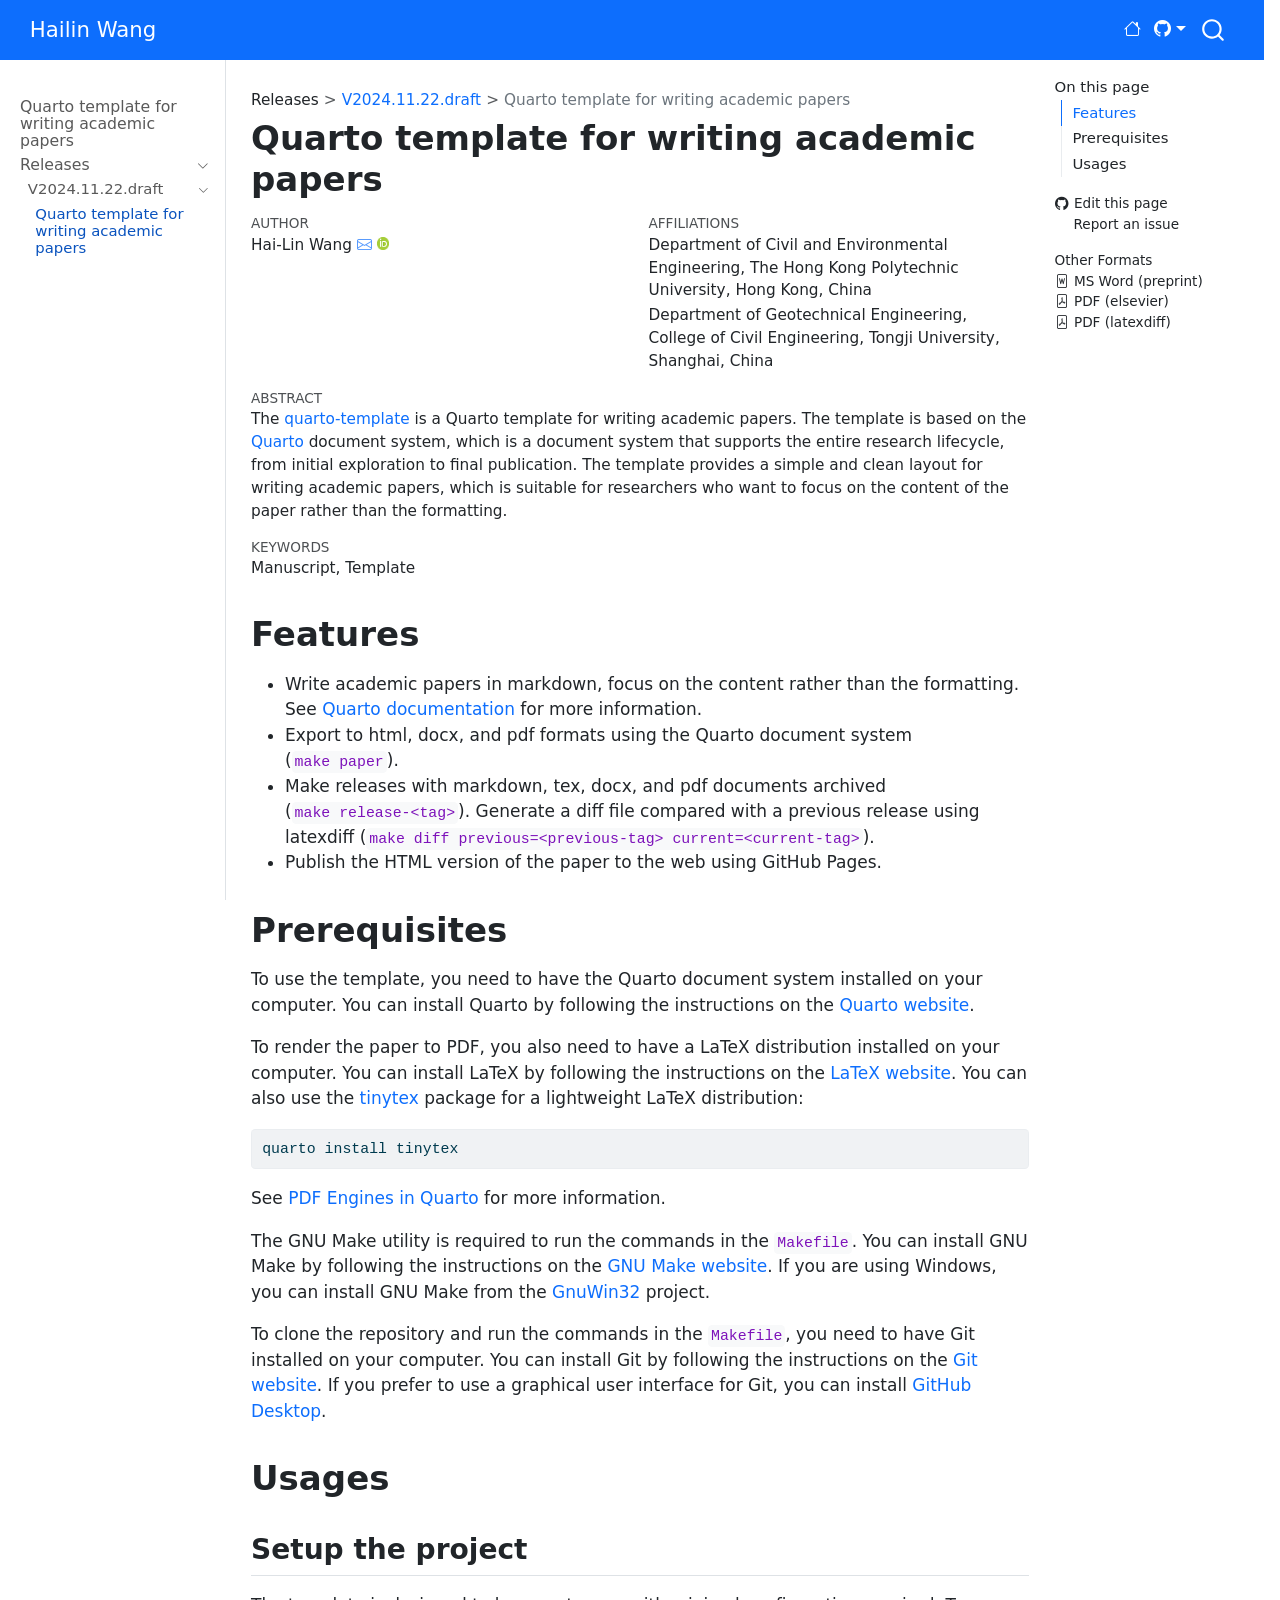
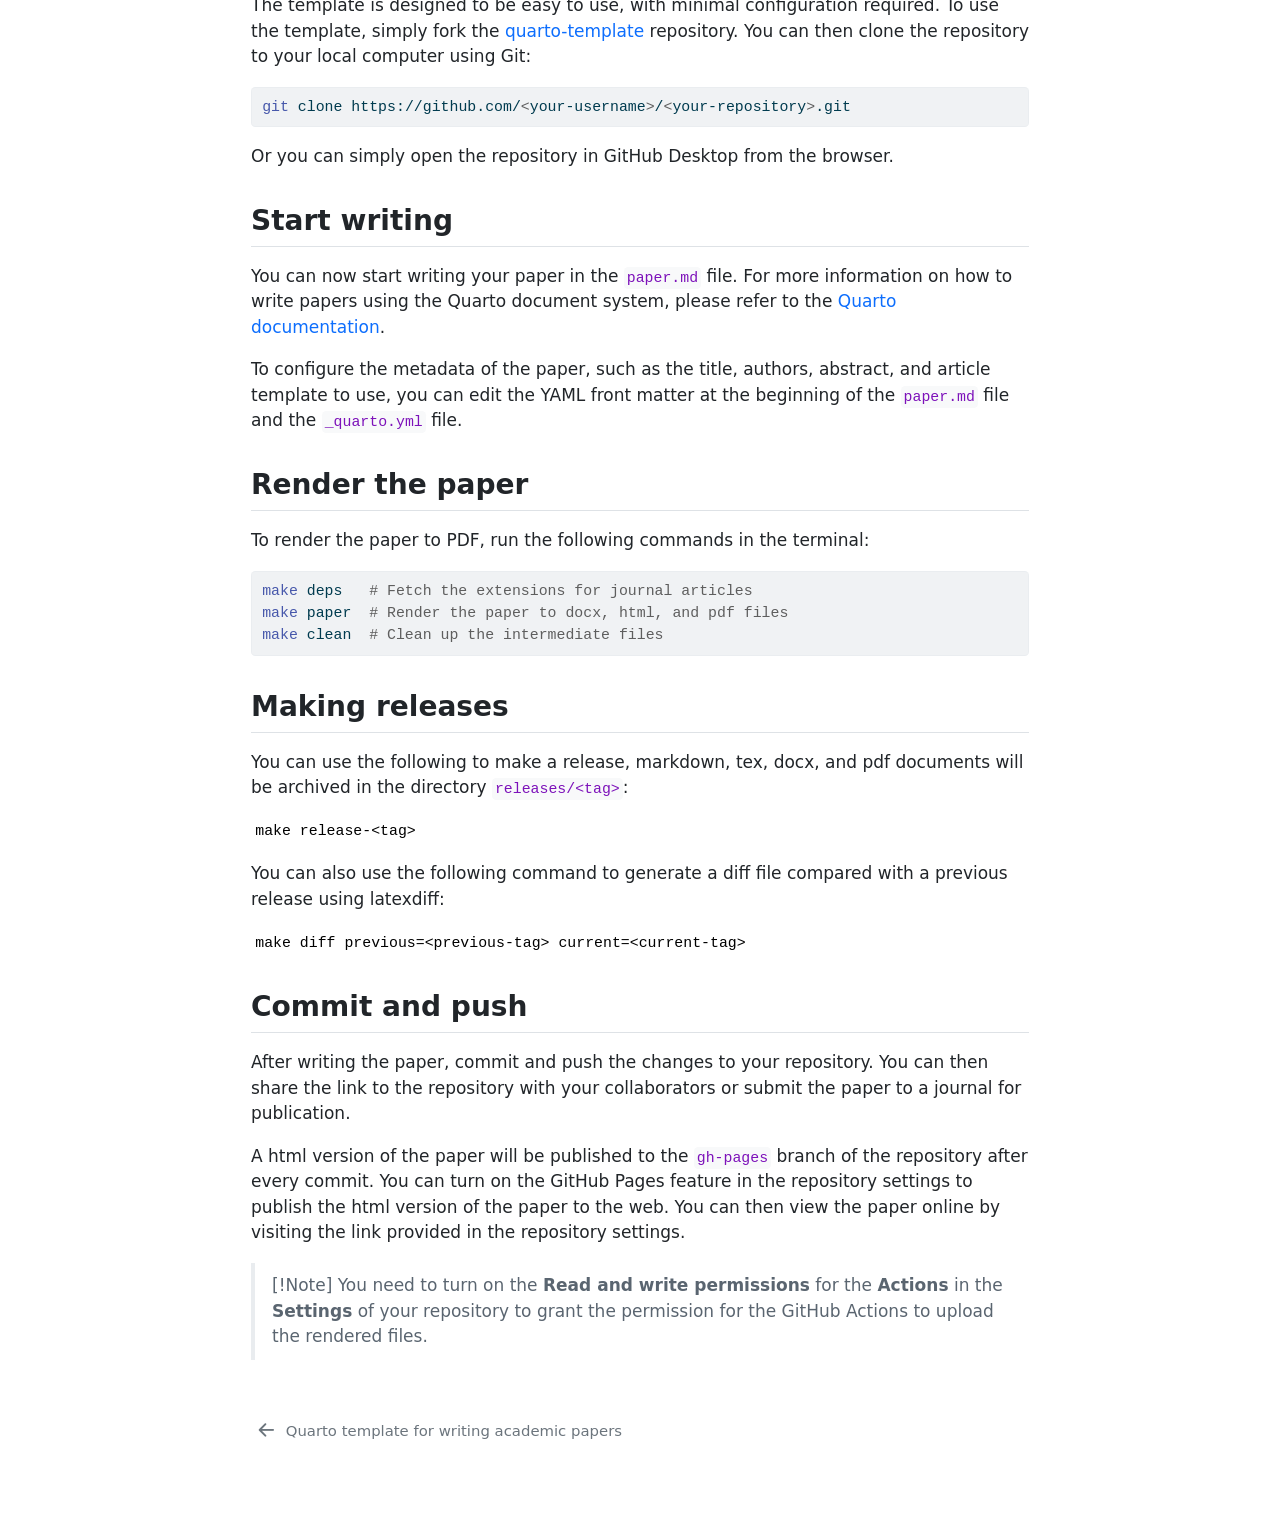
==== index.html @ 2b8c9cd9 "deploy: d751f195e750c827101a8e28792b13714bd4cfb9" ====
<html xmlns="http://www.w3.org/1999/xhtml">    
  <head>      
    <title>Redirect to releases/v2024.11.22.draft/paper.html</title>      
    <meta http-equiv="refresh" content="0;URL='releases/v2024.11.22.draft/paper.html'" />    
  </head>    
  <body> 
  </body>  
</html>
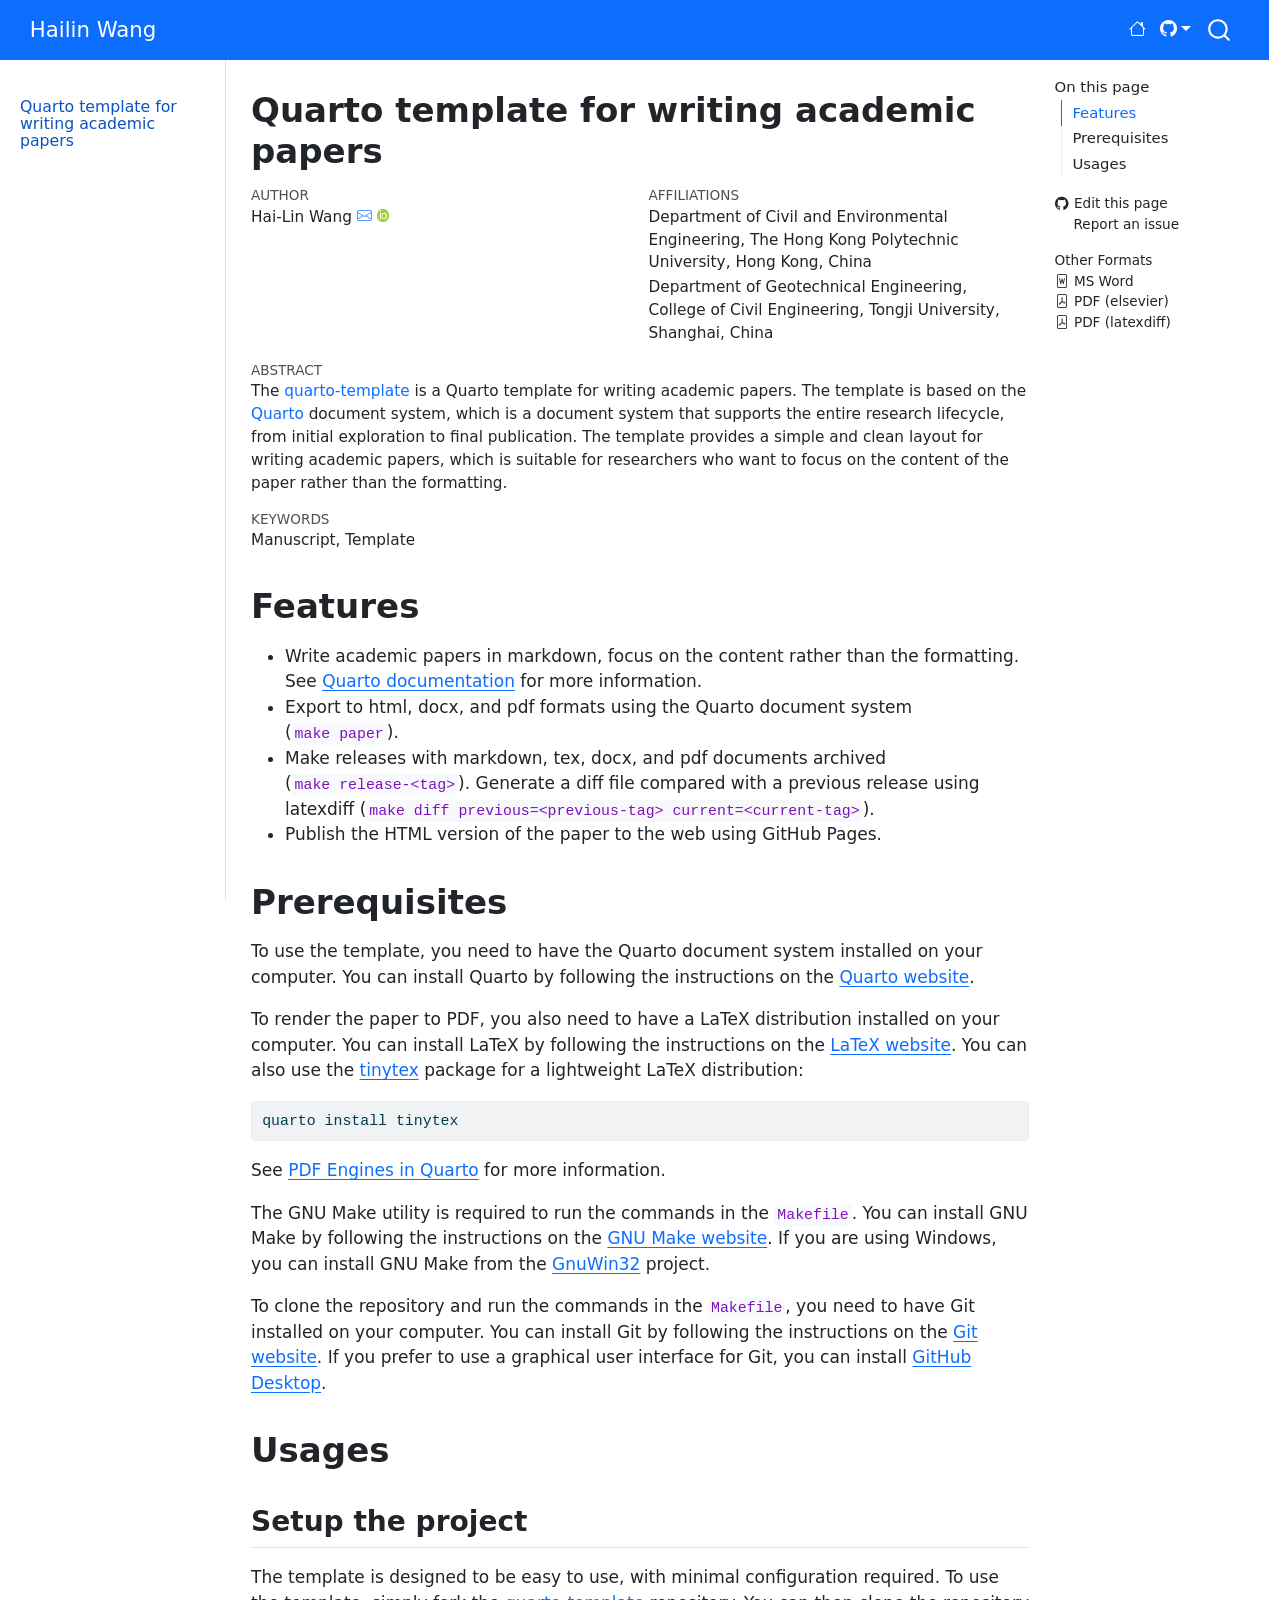
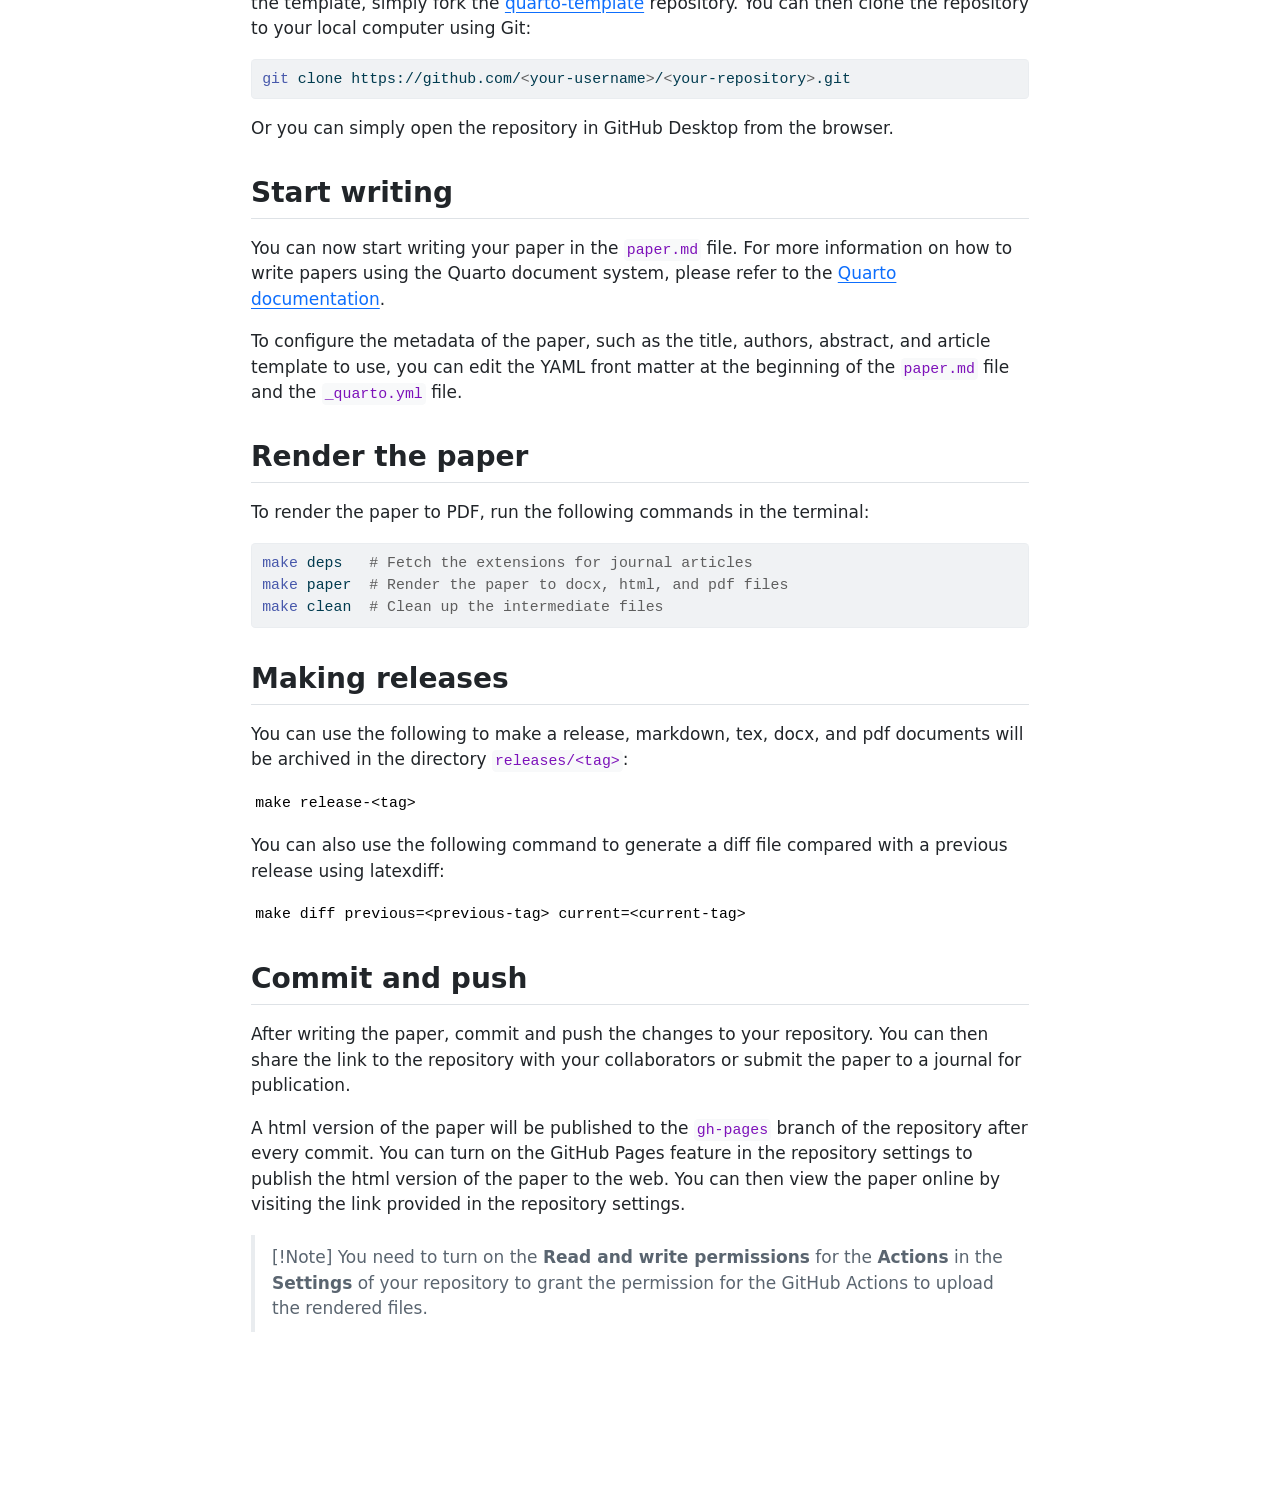
==== commit a07b2ebc: "deploy: 6b1d0f5097a4110bd878ebb414632e595f97bc0e" ====
--- a/index.html
+++ b/index.html
@@ -1,7 +1,7 @@
 <html xmlns="http://www.w3.org/1999/xhtml">    
   <head>      
-    <title>Redirect to releases/v2024.11.22.draft/paper.html</title>      
-    <meta http-equiv="refresh" content="0;URL='releases/v2024.11.22.draft/paper.html'" />    
+    <title>Redirect to paper.html</title>      
+    <meta http-equiv="refresh" content="0;URL='paper.html'" />    
   </head>    
   <body> 
   </body>  
